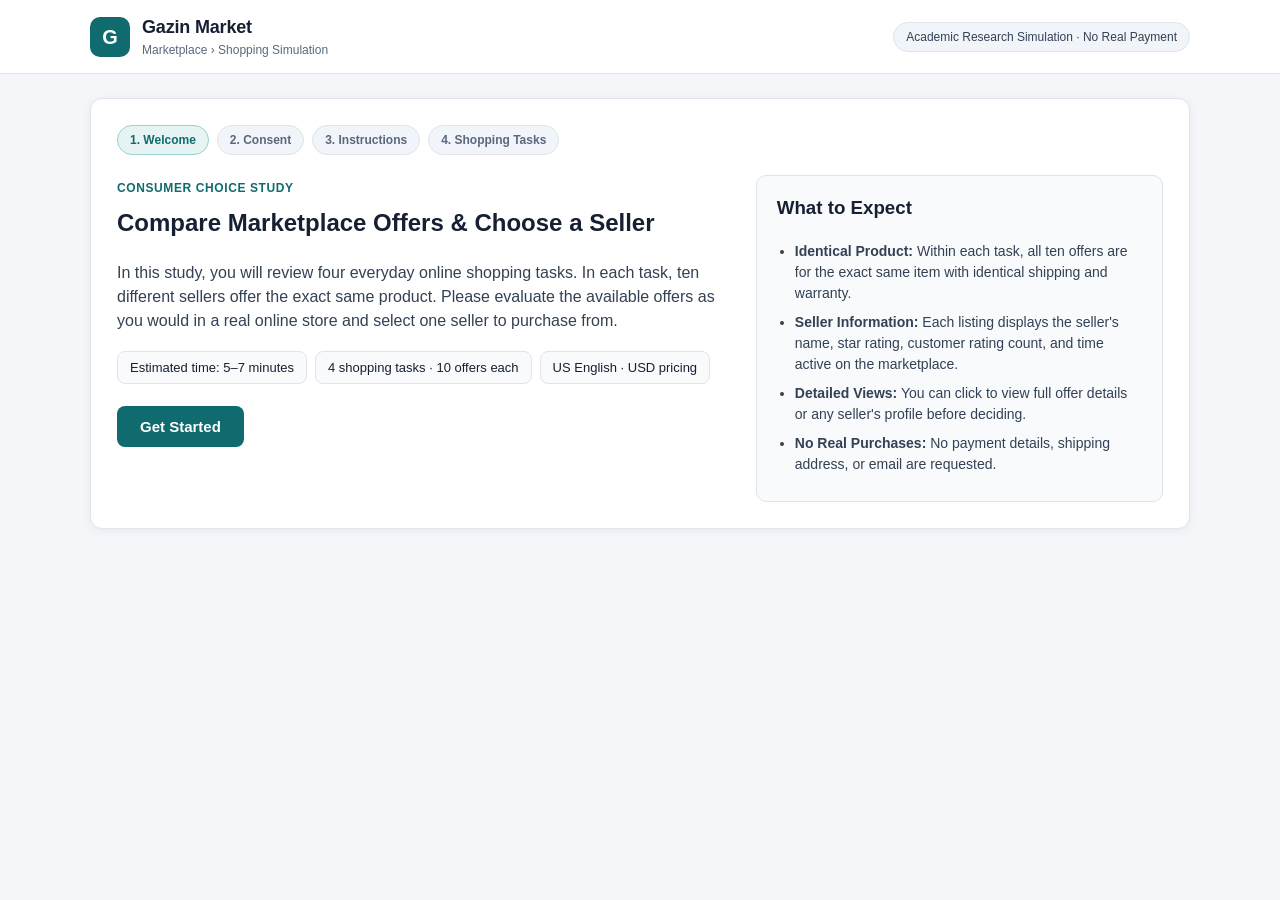
==== index.html @ eb1e9fff "Add files via upload" ====
<!DOCTYPE html>
<html lang="en" dir="ltr">
<head>
  <meta charset="UTF-8" />
  <meta name="viewport" content="width=device-width, initial-scale=1.0" />
  <title>Gazin Market | Product Selection Study</title>
  <link rel="stylesheet" href="./styles.css" />
</head>
<body>
  <header class="site-header">
    <div class="container header-inner">
      <div class="brand-group">
        <div class="brand-logo" aria-hidden="true">G</div>
        <div>
          <div class="brand-name">Gazin Market</div>
          <div class="brand-sub" id="header-breadcrumb">Marketplace &rsaquo; Shopping Simulation</div>
        </div>
      </div>
      <div class="header-badges">
        <span class="sim-badge">Academic Research Simulation &middot; No Real Payment</span>
      </div>
    </div>
  </header>

  <main class="container main-shell" id="app-root" data-study-status="onboarding">
    <!-- STEP 1: WELCOME -->
    <section id="view-welcome" class="card-panel view-section">
      <div class="step-pills">
        <span class="pill active">1. Welcome</span>
        <span class="pill">2. Consent</span>
        <span class="pill">3. Instructions</span>
        <span class="pill">4. Shopping Tasks</span>
      </div>
      <div class="welcome-grid">
        <div>
          <span class="eyebrow">Consumer Choice Study</span>
          <h1>Compare Marketplace Offers &amp; Choose a Seller</h1>
          <p class="lead">
            In this study, you will review four everyday online shopping tasks. In each task, ten different sellers offer the exact same product. Please evaluate the available offers as you would in a real online store and select one seller to purchase from.
          </p>
          <div class="info-chips">
            <span class="chip">Estimated time: 5–7 minutes</span>
            <span class="chip">4 shopping tasks &middot; 10 offers each</span>
            <span class="chip">US English &middot; USD pricing</span>
          </div>
          <div class="actions-row">
            <button id="btn-to-consent" class="btn btn-primary btn-lg">Get Started</button>
          </div>
        </div>
        <aside class="summary-box">
          <h3>What to Expect</h3>
          <ul>
            <li><strong>Identical Product:</strong> Within each task, all ten offers are for the exact same item with identical shipping and warranty.</li>
            <li><strong>Seller Information:</strong> Each listing displays the seller's name, star rating, customer rating count, and time active on the marketplace.</li>
            <li><strong>Detailed Views:</strong> You can click to view full offer details or any seller's profile before deciding.</li>
            <li><strong>No Real Purchases:</strong> No payment details, shipping address, or email are requested.</li>
          </ul>
        </aside>
      </div>
    </section>

    <!-- STEP 2: INFORMED CONSENT -->
    <section id="view-consent" class="card-panel view-section hidden">
      <div class="step-pills">
        <span class="pill done">1. Welcome</span>
        <span class="pill active">2. Consent</span>
        <span class="pill">3. Instructions</span>
        <span class="pill">4. Shopping Tasks</span>
      </div>
      <h2>Informed Consent &amp; Participant ID</h2>
      <div class="consent-box">
        <p><strong>Purpose of Study:</strong> This academic research examines how shoppers evaluate online marketplace listings and choose among different sellers.</p>
        <p><strong>Simulation Notice:</strong> Gazin Market is a simulated research storefront. No real transaction, payment, or shipment occurs.</p>
        <p><strong>Confidentiality &amp; Voluntary Participation:</strong> We record your product selections, click/view interactions, response times, and brief post-task responses anonymously for academic analysis. We do not collect names, emails, or financial information. Your participation is completely voluntary, and you may exit at any time prior to final submission.</p>
      </div>

      <form id="consent-form" class="form-stack">
        <div class="form-field">
          <label for="participant-code-input" id="participant-id-label">Participant ID <span class="muted">(optional or pre-filled from study link)</span></label>
          <input type="text" id="participant-code-input" class="text-input" placeholder="e.g., P-1042 or Prolific ID" maxlength="64" />
        </div>

        <label class="checkbox-row">
          <input type="checkbox" id="consent-checkbox" required />
          <span>I have read the information above and voluntarily agree to participate in this study.</span>
        </label>

        <div class="actions-row">
          <button type="button" id="btn-back-welcome" class="btn btn-secondary">Back</button>
          <button type="submit" class="btn btn-primary btn-lg">Continue to Instructions</button>
        </div>
      </form>
    </section>

    <!-- STEP 3: INSTRUCTIONS -->
    <section id="view-instructions" class="card-panel view-section hidden">
      <div class="step-pills">
        <span class="pill done">1. Welcome</span>
        <span class="pill done">2. Consent</span>
        <span class="pill active">3. Instructions</span>
        <span class="pill">4. Shopping Tasks</span>
      </div>
      <h2>Task Instructions</h2>
      <div class="instruction-cards">
        <div class="inst-card">
          <div class="inst-num">1</div>
          <div>
            <h4>Read Each Shopping Goal</h4>
            <p>You will complete 4 short shopping tasks in sequence. Read the brief scenario prompt at the top of each page.</p>
          </div>
        </div>
        <div class="inst-card">
          <div class="inst-num">2</div>
          <div>
            <h4>Review the 10 Available Offers</h4>
            <p>Examine the offers listed on the page. You may click <strong>View Offer Details</strong> or any <strong>seller's name</strong> to inspect additional details.</p>
          </div>
        </div>
        <div class="inst-card">
          <div class="inst-num">3</div>
          <div>
            <h4>Select &amp; Confirm One Seller</h4>
            <p>Choose the single offer you prefer and click <strong>Confirm &amp; Continue</strong>. Once confirmed, choices cannot be changed.</p>
          </div>
        </div>
      </div>
      <div id="start-error" class="alert-error hidden"></div>
      <div class="actions-row">
        <button type="button" id="btn-back-consent" class="btn btn-secondary">Back</button>
        <button type="button" id="btn-start-tasks" class="btn btn-primary btn-lg">Begin Shopping Tasks</button>
      </div>
    </section>

    <!-- STEP 4: MARKETPLACE SCENARIOS -->
    <section id="view-marketplace" class="view-section hidden">
      <div class="task-header card-panel">
        <div class="task-top-row">
          <div>
            <span class="task-counter" id="task-counter">Task 1 of 4</span>
            <h1 class="task-product-heading" id="task-title">Product Title</h1>
          </div>
          <div class="progress-wrap">
            <div class="progress-label"><span id="progress-pct">25%</span> Complete</div>
            <div class="progress-track"><div class="progress-fill" id="progress-fill" style="width: 25%;"></div></div>
          </div>
        </div>
        <p class="task-prompt" id="task-prompt"></p>
        <div class="listing-meta-bar">
          <span>10 offers available &middot; Default sort</span>
          <span class="muted">All 10 offers below are for the exact same product</span>
        </div>
      </div>

      <div class="market-layout">
        <div class="offers-column" id="offers-list" role="radiogroup" aria-label="Available seller offers"></div>

        <aside class="market-sidebar">
          <div class="card-panel sidebar-box">
            <h3>Your Selection</h3>
            <p class="sidebar-hint">Review the seller and offer information on each card. Click any seller name or <em>View Offer Details</em> for full details.</p>
            <ul class="sidebar-checklist">
              <li>Exact same product, shipping &amp; warranty</li>
              <li>Seller rating &amp; review history shown</li>
              <li>Offer price displayed on each listing</li>
            </ul>
            <div class="selected-preview" id="sidebar-selected-box">
              <span class="muted">No offer selected yet.</span>
            </div>
          </div>
        </aside>
      </div>
    </section>

    <!-- STEP 5: POST-STUDY QUESTIONNAIRE (HUMANS) -->
    <section id="view-survey" class="card-panel view-section hidden">
      <span class="eyebrow">Final Step</span>
      <h2>Post-Study Questionnaire</h2>
      <p class="muted">Please answer these brief questions to complete the study.</p>

      <form id="survey-form" class="form-stack">
        <div class="form-field">
          <label for="attention-check">1. To verify careful reading, please select <strong>"Strongly Disagree"</strong> for this item. <span class="req">*</span></label>
          <select id="attention-check" class="text-input" required>
            <option value="">Select an option...</option>
            <option value="strongly_agree">Strongly Agree</option>
            <option value="agree">Agree</option>
            <option value="neutral">Neutral</option>
            <option value="disagree">Disagree</option>
            <option value="strongly_disagree">Strongly Disagree</option>
          </select>
        </div>

        <div class="form-field">
          <label for="noticed-history">2. Did you notice differences in sellers' transaction history (number of customer ratings and time active on the marketplace)? <span class="req">*</span></label>
          <select id="noticed-history" class="text-input" required>
            <option value="">Select an option...</option>
            <option value="yes_clearly">Yes, I clearly noticed differences in seller rating counts / tenure</option>
            <option value="yes_somewhat">Yes, I somewhat noticed</option>
            <option value="no">No, I did not notice</option>
          </select>
        </div>

        <div class="form-field">
          <label for="history-influence">3. How much did a seller's transaction history (number of ratings / time active) influence your choices? (1 = Not at all, 7 = Very strongly) <span class="req">*</span></label>
          <select id="history-influence" class="text-input" required>
            <option value="">Select rating (1–7)...</option>
            <option value="1">1 — Not at all</option>
            <option value="2">2</option>
            <option value="3">3</option>
            <option value="4">4 — Moderately</option>
            <option value="5">5</option>
            <option value="6">6</option>
            <option value="7">7 — Very strongly</option>
          </select>
        </div>

        <div class="form-field">
          <label for="noticed-price">4. Across the shopping tasks, did you notice price differences among sellers offering the same product? <span class="req">*</span></label>
          <select id="noticed-price" class="text-input" required>
            <option value="">Select an option...</option>
            <option value="yes_clearly">Yes, I clearly noticed lower prices from some sellers</option>
            <option value="yes_somewhat">Yes, I somewhat noticed</option>
            <option value="no">No, all prices seemed identical</option>
          </select>
        </div>

        <div class="form-field">
          <label for="decision-rationale">5. Briefly, what guided your seller choices across the four tasks? <span class="muted">(optional)</span></label>
          <textarea id="decision-rationale" class="text-input" rows="3" placeholder="e.g., price, seller review count, listing position, star rating..."></textarea>
        </div>

        <div class="two-col-fields">
          <div class="form-field">
            <label for="age-group">6. Age Group <span class="req">*</span></label>
            <select id="age-group" class="text-input" required>
              <option value="">Select...</option>
              <option value="18-24">18–24</option>
              <option value="25-34">25–34</option>
              <option value="35-44">35–44</option>
              <option value="45-54">45–54</option>
              <option value="55+">55 or older</option>
              <option value="prefer_not">Prefer not to say</option>
            </select>
          </div>
          <div class="form-field">
            <label for="shopping-freq">7. How often do you shop online? <span class="req">*</span></label>
            <select id="shopping-freq" class="text-input" required>
              <option value="">Select...</option>
              <option value="weekly">Weekly or more</option>
              <option value="monthly">A few times a month</option>
              <option value="occasionally">Every few months</option>
              <option value="rarely">Rarely</option>
            </select>
          </div>
        </div>

        <div id="survey-error" class="alert-error hidden"></div>
        <div class="actions-row">
          <button type="submit" class="btn btn-primary btn-lg" id="btn-submit-survey">Submit Study</button>
        </div>
      </form>
    </section>

    <!-- STEP 6: COMPLETION -->
    <section id="view-complete" class="card-panel view-section hidden">
      <div class="complete-box">
        <div class="complete-icon" aria-hidden="true">&#10003;</div>
        <h2>Thank You for Completing the Study!</h2>
        <p class="lead">Your responses have been recorded securely.</p>
        <div class="completion-code-box">
          <span class="muted">Completion Code:</span>
          <strong id="completion-code-text">GAZIN-2026-COMPLETE</strong>
          <button type="button" id="btn-copy-code" class="btn btn-secondary btn-sm">Copy Code</button>
        </div>
        <p class="muted small-note">You may now close this window or return to Prolific to submit your completion code.</p>
      </div>
    </section>
  </main>

  <!-- STICKY BOTTOM SELECTION BAR -->
  <div id="sticky-bar" class="sticky-bar hidden">
    <div class="container sticky-inner">
      <div id="sticky-selection-text" class="sticky-text">Please select one offer above to continue.</div>
      <button id="btn-confirm-choice" class="btn btn-primary btn-lg" disabled>Confirm &amp; Continue</button>
    </div>
  </div>

  <!-- CONFIRMATION MODAL -->
  <div id="modal-confirm" class="modal-backdrop hidden" role="dialog" aria-modal="true" aria-labelledby="confirm-modal-title">
    <div class="modal-card">
      <h3 id="confirm-modal-title">Confirm Your Selection</h3>
      <p id="confirm-modal-body"></p>
      <p class="muted small-note">Once confirmed, you will move to the next step and cannot edit this selection.</p>
      <div class="modal-actions">
        <button type="button" id="btn-cancel-confirm" class="btn btn-secondary">Go Back</button>
        <button type="button" id="btn-submit-choice" class="btn btn-primary">Yes, Confirm Offer</button>
      </div>
    </div>
  </div>

  <!-- OFFER DETAIL MODAL -->
  <div id="modal-offer" class="modal-backdrop hidden" role="dialog" aria-modal="true" aria-labelledby="offer-modal-title">
    <div class="modal-card modal-wide">
      <div class="modal-header">
        <h3 id="offer-modal-title">Offer Details</h3>
        <button type="button" class="modal-close" id="btn-close-offer" aria-label="Close modal">&times;</button>
      </div>
      <div id="offer-modal-content"></div>
      <div class="modal-actions">
        <button type="button" id="btn-offer-back" class="btn btn-secondary">Back to Offers</button>
        <button type="button" id="btn-offer-select" class="btn btn-primary">Select This Offer</button>
      </div>
    </div>
  </div>

  <!-- SELLER PROFILE MODAL -->
  <div id="modal-seller" class="modal-backdrop hidden" role="dialog" aria-modal="true" aria-labelledby="seller-modal-title">
    <div class="modal-card modal-wide">
      <div class="modal-header">
        <h3 id="seller-modal-title">Seller Profile</h3>
        <button type="button" class="modal-close" id="btn-close-seller" aria-label="Close modal">&times;</button>
      </div>
      <div id="seller-modal-content"></div>
      <div class="modal-actions">
        <button type="button" id="btn-seller-back" class="btn btn-secondary">Back to Offers</button>
        <button type="button" id="btn-seller-select" class="btn btn-primary">Select Offer from This Seller</button>
      </div>
    </div>
  </div>

  <script src="./config.js"></script>
  <script src="./api_client.js"></script>
  <script src="./app.js"></script>
</body>
</html>
---- styles.css ----
@import url("https://fonts.googleapis.com/css2?family=Vazirmatn:wght@400;500;600;700;800&display=swap");

:root {
  --bg: #f4f6f9;
  --surface: #ffffff;
  --border: #dfe4ec;
  --text: #162032;
  --muted: #5a677d;
  --primary: #0f6b6e;
  --primary-hover: #0a5255;
  --primary-soft: #e7f4f4;
  --accent: #d97706;
  --success: #15803d;
  --success-bg: #ecfdf3;
  --danger: #b91c1c;
  --danger-bg: #fef2f2;
  --radius: 12px;
  --shadow: 0 2px 10px rgba(15, 32, 56, 0.06);
}

* {
  box-sizing: border-box;
}

body {
  margin: 0;
  font-family: -apple-system, BlinkMacSystemFont, "Segoe UI", Roboto, "Helvetica Neue", Arial, sans-serif;
  background: var(--bg);
  color: var(--text);
  line-height: 1.5;
  padding-bottom: 92px;
}

.hidden {
  display: none !important;
}

.container {
  width: 100%;
  max-width: 1140px;
  margin: 0 auto;
  padding: 0 20px;
}

/* Header */
.site-header {
  background: var(--surface);
  border-bottom: 1px solid var(--border);
  position: sticky;
  top: 0;
  z-index: 40;
}

.header-inner {
  display: flex;
  align-items: center;
  justify-content: space-between;
  gap: 16px;
  padding-top: 14px;
  padding-bottom: 14px;
  flex-wrap: wrap;
}

.brand-group {
  display: flex;
  align-items: center;
  gap: 12px;
}

.brand-logo-img {
  width: 42px;
  height: 42px;
  border-radius: 10px;
  display: block;
  flex-shrink: 0;
  box-shadow: 0 2px 6px rgba(10, 79, 82, 0.22);
}

.brand-logo {
  width: 40px;
  height: 40px;
  border-radius: 10px;
  background: var(--primary);
  color: #fff;
  font-weight: 800;
  font-size: 20px;
  display: grid;
  place-items: center;
}

.brand-name {
  font-weight: 700;
  font-size: 18px;
  letter-spacing: -0.01em;
}

.brand-sub {
  font-size: 12px;
  color: var(--muted);
}

.header-badges {
  display: flex;
  align-items: center;
  gap: 8px;
  flex-wrap: wrap;
}

.sim-badge {
  background: #f1f5f9;
  color: #334155;
  border: 1px solid var(--border);
  border-radius: 999px;
  padding: 5px 12px;
  font-size: 12px;
  font-weight: 500;
}

.agent-badge {
  background: #ede9fe;
  color: #5b21b6;
  border: 1px solid #c4b5fd;
  border-radius: 999px;
  padding: 5px 12px;
  font-size: 12px;
  font-weight: 600;
}

/* Main shell & panels */
.main-shell {
  margin-top: 24px;
}

.card-panel {
  background: var(--surface);
  border: 1px solid var(--border);
  border-radius: var(--radius);
  box-shadow: var(--shadow);
  padding: 26px;
}

.eyebrow {
  display: inline-block;
  font-size: 12px;
  font-weight: 700;
  text-transform: uppercase;
  letter-spacing: 0.05em;
  color: var(--primary);
  margin-bottom: 8px;
}

h1, h2, h3, h4 {
  margin-top: 0;
  color: var(--text);
}

.lead {
  font-size: 16px;
  color: #334155;
}

.muted {
  color: var(--muted);
}

.small-note {
  font-size: 13px;
}

.req {
  color: var(--danger);
}

/* Step pills */
.step-pills {
  display: flex;
  gap: 8px;
  flex-wrap: wrap;
  margin-bottom: 20px;
}

.pill {
  font-size: 12px;
  font-weight: 600;
  padding: 5px 12px;
  border-radius: 999px;
  background: #f1f5f9;
  color: var(--muted);
  border: 1px solid var(--border);
}

.pill.active {
  background: var(--primary-soft);
  color: var(--primary);
  border-color: #99d1d3;
}

.pill.done {
  background: var(--success-bg);
  color: var(--success);
  border-color: #bbf7d0;
}

/* Welcome */
.welcome-grid {
  display: grid;
  grid-template-columns: 1.5fr 1fr;
  gap: 28px;
  align-items: start;
}

.info-chips {
  display: flex;
  gap: 8px;
  flex-wrap: wrap;
  margin: 18px 0 22px;
}

.chip {
  background: #f8fafc;
  border: 1px solid var(--border);
  border-radius: 8px;
  padding: 6px 12px;
  font-size: 13px;
  font-weight: 500;
}

.summary-box {
  background: #f8fafc;
  border: 1px solid var(--border);
  border-radius: 10px;
  padding: 18px 20px;
}

.summary-box ul {
  margin: 10px 0 0;
  padding-left: 18px;
}

.summary-box li {
  margin-bottom: 8px;
  font-size: 14px;
  color: #334155;
}

/* Buttons */
.btn {
  display: inline-flex;
  align-items: center;
  justify-content: center;
  gap: 6px;
  border-radius: 8px;
  border: 1px solid transparent;
  font-weight: 600;
  font-size: 14px;
  padding: 9px 16px;
  cursor: pointer;
  transition: background-color 0.15s ease, border-color 0.15s ease, transform 0.05s ease;
}

.btn:disabled {
  opacity: 0.5;
  cursor: not-allowed;
}

.btn-lg {
  padding: 11px 22px;
  font-size: 15px;
}

.btn-sm {
  padding: 6px 12px;
  font-size: 13px;
}

.btn-primary {
  background: var(--primary);
  color: #fff;
}

.btn-primary:hover:not(:disabled) {
  background: var(--primary-hover);
}

.btn-secondary {
  background: #fff;
  color: var(--text);
  border-color: var(--border);
}

.btn-secondary:hover:not(:disabled) {
  background: #f8fafc;
}

.btn-danger {
  background: var(--danger);
  color: #fff;
}

.btn-danger:hover:not(:disabled) {
  background: #991b1b;
}

.actions-row {
  display: flex;
  gap: 12px;
  margin-top: 18px;
  flex-wrap: wrap;
}

/* Forms */
.consent-box {
  background: #f8fafc;
  border: 1px solid var(--border);
  border-radius: 10px;
  padding: 16px 20px;
  margin-bottom: 20px;
  font-size: 14px;
  color: #334155;
}

.form-stack {
  display: flex;
  flex-direction: column;
  gap: 16px;
}

.form-field {
  display: flex;
  flex-direction: column;
  gap: 6px;
}

.form-field label {
  font-weight: 600;
  font-size: 14px;
}

.text-input {
  width: 100%;
  padding: 10px 12px;
  border: 1px solid #cbd5e1;
  border-radius: 8px;
  font-size: 14px;
  font-family: inherit;
  background: #fff;
}

.text-input:focus {
  outline: 2px solid var(--primary-soft);
  border-color: var(--primary);
}

.checkbox-row {
  display: flex;
  align-items: flex-start;
  gap: 10px;
  font-size: 14px;
  cursor: pointer;
}

.checkbox-row input {
  margin-top: 3px;
  width: 16px;
  height: 16px;
}

.two-col-fields {
  display: grid;
  grid-template-columns: 1fr 1fr;
  gap: 16px;
}

.alert-error {
  background: var(--danger-bg);
  border: 1px solid #fecaca;
  color: var(--danger);
  border-radius: 8px;
  padding: 10px 14px;
  font-size: 14px;
  margin-top: 12px;
}

/* Instructions */
.instruction-cards {
  display: grid;
  grid-template-columns: repeat(3, 1fr);
  gap: 16px;
  margin: 18px 0;
}

.inst-card {
  border: 1px solid var(--border);
  border-radius: 10px;
  padding: 16px;
  background: #f8fafc;
  display: flex;
  gap: 12px;
  align-items: flex-start;
}

.inst-num {
  width: 28px;
  height: 28px;
  border-radius: 999px;
  background: var(--primary);
  color: #fff;
  font-weight: 700;
  font-size: 14px;
  display: grid;
  place-items: center;
  flex-shrink: 0;
}

.inst-card h4 {
  margin-bottom: 4px;
  font-size: 15px;
}

.inst-card p {
  margin: 0;
  font-size: 13px;
  color: #475569;
}

/* Marketplace Task View */
.task-header {
  margin-bottom: 20px;
  padding: 20px 24px;
}

.task-top-row {
  display: flex;
  justify-content: space-between;
  align-items: flex-start;
  gap: 18px;
  flex-wrap: wrap;
}

.task-counter {
  display: inline-block;
  font-size: 12px;
  font-weight: 700;
  text-transform: uppercase;
  letter-spacing: 0.04em;
  color: var(--primary);
  background: var(--primary-soft);
  padding: 3px 10px;
  border-radius: 999px;
  margin-bottom: 6px;
}

.task-product-heading {
  font-size: 22px;
  margin-bottom: 4px;
}

.task-prompt {
  margin: 10px 0 12px;
  font-size: 15px;
  color: #1e293b;
  background: #f8fafc;
  border-left: 4px solid var(--primary);
  padding: 10px 14px;
  border-radius: 0 8px 8px 0;
}

.listing-meta-bar {
  display: flex;
  justify-content: space-between;
  align-items: center;
  font-size: 13px;
  color: #334155;
  padding-top: 10px;
  border-top: 1px solid #eef2f6;
  flex-wrap: wrap;
  gap: 8px;
}

.progress-wrap {
  min-width: 190px;
}

.progress-label {
  font-size: 12px;
  font-weight: 600;
  color: var(--muted);
  margin-bottom: 5px;
  text-align: right;
}

.progress-track {
  height: 8px;
  background: #e2e8f0;
  border-radius: 999px;
  overflow: hidden;
}

.progress-fill {
  height: 100%;
  background: var(--primary);
  transition: width 0.25s ease;
}

.market-layout {
  display: grid;
  grid-template-columns: 1fr 290px;
  gap: 20px;
  align-items: start;
}

.offers-column {
  display: flex;
  flex-direction: column;
  gap: 14px;
}

/* Offer Card */
.offer-card {
  background: var(--surface);
  border: 2px solid var(--border);
  border-radius: var(--radius);
  padding: 18px 20px;
  display: grid;
  grid-template-columns: 132px 1fr 210px;
  gap: 20px;
  align-items: center;
  box-shadow: var(--shadow);
  transition: border-color 0.15s ease, box-shadow 0.15s ease;
}

.offer-card:hover {
  border-color: #94a3b8;
}

.offer-card.selected {
  border-color: var(--primary);
  background: #f6fbfb;
}

.offer-img-box {
  width: 132px;
  height: 132px;
  background: #ffffff;
  border: 1px solid #edf0f5;
  border-radius: 10px;
  display: grid;
  place-items: center;
  padding: 8px;
}

.offer-img-box img {
  max-width: 100%;
  max-height: 100%;
  object-fit: contain;
}

.offer-body {
  display: flex;
  flex-direction: column;
  gap: 6px;
}

.offer-title {
  font-size: 16px;
  font-weight: 700;
  margin: 0;
  color: var(--text);
}

.offer-specs {
  font-size: 13px;
  color: var(--muted);
}

.offer-rating-line {
  display: flex;
  align-items: center;
  gap: 8px;
  font-size: 13px;
  flex-wrap: wrap;
}

.stars {
  color: var(--accent);
  font-weight: 700;
}

.stock-pill {
  background: var(--success-bg);
  color: var(--success);
  font-size: 12px;
  font-weight: 600;
  padding: 2px 8px;
  border-radius: 6px;
}

.seller-info-box {
  margin-top: 4px;
  padding-top: 8px;
  border-top: 1px solid #eef2f6;
  display: flex;
  flex-direction: column;
  gap: 3px;
  font-size: 13px;
}

.seller-link-row {
  display: flex;
  align-items: center;
  gap: 8px;
  flex-wrap: wrap;
}

.seller-name-btn {
  background: none;
  border: none;
  padding: 0;
  color: var(--primary);
  font-weight: 700;
  font-size: 14px;
  cursor: pointer;
  text-decoration: underline;
  text-underline-offset: 2px;
}

.seller-name-btn:hover {
  color: var(--primary-hover);
}

.catalog-line {
  font-size: 13px;
  color: #334155;
  font-weight: 500;
}

.offer-action-col {
  display: flex;
  flex-direction: column;
  align-items: stretch;
  gap: 8px;
  border-left: 1px solid #eef2f6;
  padding-left: 18px;
}

.price-tag {
  font-size: 22px;
  font-weight: 800;
  color: var(--text);
}

.delivery-line {
  font-size: 12px;
  color: var(--success);
  font-weight: 600;
}

.select-offer-btn {
  width: 100%;
  border: 1.5px solid var(--primary);
  background: #fff;
  color: var(--primary);
  font-weight: 700;
  padding: 9px 12px;
  border-radius: 8px;
  cursor: pointer;
  font-size: 14px;
}

.select-offer-btn:hover {
  background: var(--primary-soft);
}

.offer-card.selected .select-offer-btn {
  background: var(--primary);
  color: #fff;
}

/* Sidebar */
.sidebar-box {
  position: sticky;
  top: 86px;
  padding: 20px;
}

.sidebar-hint {
  font-size: 13px;
  color: var(--muted);
  margin-bottom: 12px;
}

.sidebar-checklist {
  padding-left: 18px;
  margin: 0 0 16px;
  font-size: 13px;
  color: #334155;
}

.sidebar-checklist li {
  margin-bottom: 6px;
}

.selected-preview {
  background: #f8fafc;
  border: 1px solid var(--border);
  border-radius: 8px;
  padding: 12px;
  font-size: 13px;
}

/* Sticky Bottom Bar */
.sticky-bar {
  position: fixed;
  bottom: 0;
  left: 0;
  right: 0;
  background: var(--surface);
  border-top: 1px solid var(--border);
  box-shadow: 0 -4px 16px rgba(15, 23, 42, 0.08);
  padding: 12px 0;
  z-index: 45;
}

.sticky-inner {
  display: flex;
  justify-content: space-between;
  align-items: center;
  gap: 16px;
}

.sticky-text {
  font-size: 14px;
  font-weight: 500;
}

/* Modals */
.modal-backdrop {
  position: fixed;
  inset: 0;
  background: rgba(15, 23, 42, 0.55);
  display: grid;
  place-items: center;
  padding: 20px;
  z-index: 60;
}

.modal-card {
  background: var(--surface);
  border-radius: var(--radius);
  max-width: 480px;
  width: 100%;
  padding: 24px;
  box-shadow: 0 20px 40px rgba(15, 23, 42, 0.25);
  max-height: 90vh;
  overflow-y: auto;
}

.modal-wide {
  max-width: 640px;
}

.modal-header {
  display: flex;
  justify-content: space-between;
  align-items: center;
  border-bottom: 1px solid var(--border);
  padding-bottom: 12px;
  margin-bottom: 16px;
}

.modal-header h3 {
  margin: 0;
}

.modal-close {
  background: none;
  border: none;
  font-size: 26px;
  line-height: 1;
  color: var(--muted);
  cursor: pointer;
}

.modal-actions {
  display: flex;
  justify-content: flex-end;
  gap: 10px;
  margin-top: 20px;
}

.detail-grid {
  display: grid;
  grid-template-columns: 140px 1fr;
  gap: 16px;
  align-items: start;
  margin-bottom: 16px;
}

.spec-table {
  width: 100%;
  border-collapse: collapse;
  font-size: 14px;
  margin-top: 12px;
}

.spec-table th,
.spec-table td {
  padding: 8px 10px;
  border-bottom: 1px solid #eef2f6;
  text-align: left;
}

.spec-table th {
  color: var(--muted);
  font-weight: 600;
  width: 38%;
}

.stat-cards-3 {
  display: grid;
  grid-template-columns: repeat(3, 1fr);
  gap: 12px;
  margin: 14px 0;
}

.stat-tile {
  background: #f8fafc;
  border: 1px solid var(--border);
  border-radius: 10px;
  padding: 12px;
  text-align: center;
}

.stat-val {
  font-size: 20px;
  font-weight: 800;
  color: var(--text);
}

.stat-lbl {
  font-size: 12px;
  color: var(--muted);
}

/* Complete Screen */
.complete-box {
  text-align: center;
  padding: 20px 12px;
}

.complete-icon {
  width: 56px;
  height: 56px;
  border-radius: 999px;
  background: var(--success-bg);
  color: var(--success);
  font-size: 28px;
  font-weight: 800;
  display: grid;
  place-items: center;
  margin: 0 auto 14px;
  border: 2px solid #86efac;
}

.completion-code-box {
  display: inline-flex;
  align-items: center;
  gap: 12px;
  background: #f8fafc;
  border: 1px solid var(--border);
  border-radius: 10px;
  padding: 12px 18px;
  margin: 14px 0;
  flex-wrap: wrap;
}

.completion-code-box strong {
  font-family: ui-monospace, SFMono-Regular, Menlo, Consolas, monospace;
  font-size: 16px;
  color: var(--primary);
}

/* Admin Dashboard Helpers */
.kpi-grid {
  display: grid;
  grid-template-columns: repeat(4, 1fr);
  gap: 14px;
  margin-bottom: 20px;
}

.kpi-card {
  background: var(--surface);
  border: 1px solid var(--border);
  border-radius: var(--radius);
  padding: 16px 18px;
  box-shadow: var(--shadow);
}

.kpi-num {
  font-size: 26px;
  font-weight: 800;
  color: var(--primary);
}

.kpi-title {
  font-size: 13px;
  color: var(--muted);
  margin-top: 2px;
}

.data-table {
  width: 100%;
  border-collapse: collapse;
  font-size: 13px;
}

.data-table th,
.data-table td {
  padding: 10px 12px;
  border-bottom: 1px solid var(--border);
  text-align: left;
}

.data-table th {
  background: #f8fafc;
  color: #334155;
  font-weight: 700;
}

.url-box {
  font-family: ui-monospace, SFMono-Regular, Menlo, Consolas, monospace;
  font-size: 12px;
  background: #f8fafc;
  border: 1px solid var(--border);
  padding: 10px 12px;
  border-radius: 8px;
  word-break: break-all;
}

/* Language Switcher */
.lang-bar {
  display: flex;
  align-items: center;
  justify-content: space-between;
  gap: 12px;
  padding: 12px 16px;
  background: #f8fafc;
  border: 1px solid var(--border);
  border-radius: 10px;
  margin-bottom: 20px;
  flex-wrap: wrap;
}

.lang-bar-label {
  font-size: 13px;
  font-weight: 700;
  color: #334155;
}

.lang-btn-group {
  display: inline-flex;
  gap: 8px;
}

.lang-btn {
  padding: 7px 16px;
  border-radius: 8px;
  border: 1.5px solid #cbd5e1;
  background: #fff;
  color: var(--text);
  font-weight: 700;
  font-size: 13px;
  cursor: pointer;
  font-family: inherit;
  transition: all 0.15s ease;
}

.lang-btn:hover {
  border-color: var(--primary);
  color: var(--primary);
}

.lang-btn.active {
  background: var(--primary);
  border-color: var(--primary);
  color: #fff;
}

/* RTL Support for Persian */
[dir="rtl"] body {
  font-family: "Vazirmatn", Tahoma, -apple-system, BlinkMacSystemFont, "Segoe UI", Arial, sans-serif;
}

[dir="rtl"] .summary-box ul,
[dir="rtl"] .sidebar-checklist {
  padding-left: 0;
  padding-right: 18px;
}

[dir="rtl"] .task-prompt {
  border-left: none;
  border-right: 4px solid var(--primary);
  border-radius: 8px 0 0 8px;
}

[dir="rtl"] .progress-label {
  text-align: left;
}

[dir="rtl"] .offer-action-col {
  border-left: none;
  padding-left: 0;
  border-right: 1px solid #eef2f6;
  padding-right: 18px;
}

[dir="rtl"] .spec-table th,
[dir="rtl"] .spec-table td {
  text-align: right;
}

@media (max-width: 900px) {
  [dir="rtl"] .offer-action-col {
    border-right: none;
    padding-right: 0;
    border-top: 1px solid #eef2f6;
    padding-top: 12px;
  }
}

@media (max-width: 900px) {
  .welcome-grid,
  .market-layout,
  .instruction-cards,
  .kpi-grid {
    grid-template-columns: 1fr;
  }
  .offer-card {
    grid-template-columns: 1fr;
  }
  .offer-action-col {
    border-left: none;
    border-top: 1px solid #eef2f6;
    padding-left: 0;
    padding-top: 12px;
  }
  .two-col-fields,
  .stat-cards-3 {
    grid-template-columns: 1fr;
  }
}
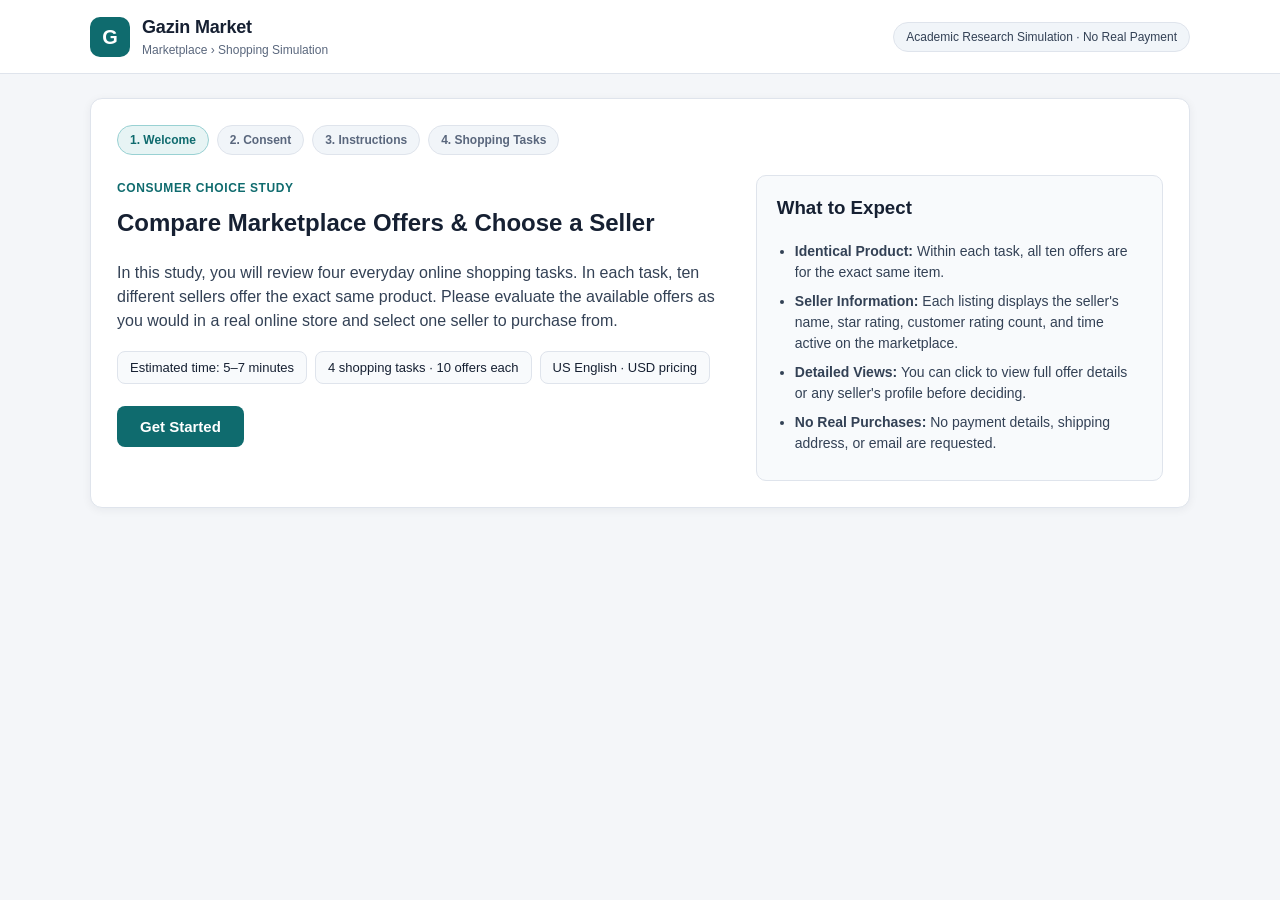
==== commit 5751288f: "Add files via upload" ====
--- a/index.html
+++ b/index.html
@@ -50,7 +50,7 @@
         <aside class="summary-box">
           <h3>What to Expect</h3>
           <ul>
-            <li><strong>Identical Product:</strong> Within each task, all ten offers are for the exact same item with identical shipping and warranty.</li>
+            <li><strong>Identical Product:</strong> Within each task, all ten offers are for the exact same item.</li>
             <li><strong>Seller Information:</strong> Each listing displays the seller's name, star rating, customer rating count, and time active on the marketplace.</li>
             <li><strong>Detailed Views:</strong> You can click to view full offer details or any seller's profile before deciding.</li>
             <li><strong>No Real Purchases:</strong> No payment details, shipping address, or email are requested.</li>
@@ -146,28 +146,13 @@
         </div>
         <p class="task-prompt" id="task-prompt"></p>
         <div class="listing-meta-bar">
-          <span>10 offers available &middot; Default sort</span>
+          <span>10 offers available &middot; <strong id="sort-label">Sorted by: Most Popular</strong></span>
           <span class="muted">All 10 offers below are for the exact same product</span>
         </div>
       </div>
 
       <div class="market-layout">
         <div class="offers-column" id="offers-list" role="radiogroup" aria-label="Available seller offers"></div>
-
-        <aside class="market-sidebar">
-          <div class="card-panel sidebar-box">
-            <h3>Your Selection</h3>
-            <p class="sidebar-hint">Review the seller and offer information on each card. Click any seller name or <em>View Offer Details</em> for full details.</p>
-            <ul class="sidebar-checklist">
-              <li>Exact same product, shipping &amp; warranty</li>
-              <li>Seller rating &amp; review history shown</li>
-              <li>Offer price displayed on each listing</li>
-            </ul>
-            <div class="selected-preview" id="sidebar-selected-box">
-              <span class="muted">No offer selected yet.</span>
-            </div>
-          </div>
-        </aside>
       </div>
     </section>
 
--- a/styles.css
+++ b/styles.css
@@ -504,7 +504,7 @@
 
 .market-layout {
   display: grid;
-  grid-template-columns: 1fr 290px;
+  grid-template-columns: 1fr;
   gap: 20px;
   align-items: start;
 }
@@ -522,7 +522,7 @@
   border-radius: var(--radius);
   padding: 18px 20px;
   display: grid;
-  grid-template-columns: 132px 1fr 210px;
+  grid-template-columns: 132px 1fr 270px;
   gap: 20px;
   align-items: center;
   box-shadow: var(--shadow);
@@ -595,14 +595,22 @@
   border-radius: 6px;
 }
 
-.seller-info-box {
-  margin-top: 4px;
+.price-info-box {
+  margin-top: 6px;
   padding-top: 8px;
   border-top: 1px solid #eef2f6;
   display: flex;
+  align-items: baseline;
+  gap: 12px;
+  flex-wrap: wrap;
+}
+
+.seller-info-box {
+  display: flex;
   flex-direction: column;
-  gap: 3px;
-  font-size: 13px;
+  gap: 4px;
+  font-size: 13px;
+  margin-bottom: 4px;
 }
 
 .seller-link-row {
@@ -634,6 +642,14 @@
   font-weight: 500;
 }
 
+.seller-rating-line,
+.seller-tenure-line {
+  font-size: 14.5px;
+  color: var(--text);
+  font-weight: 500;
+  line-height: 1.4;
+}
+
 .offer-action-col {
   display: flex;
   flex-direction: column;
@@ -641,6 +657,31 @@
   gap: 8px;
   border-left: 1px solid #eef2f6;
   padding-left: 18px;
+}
+
+.price-pair {
+  display: inline-flex;
+  align-items: baseline;
+  gap: 8px;
+  flex-wrap: wrap;
+}
+
+.price-pair-inline {
+  display: inline-flex;
+  align-items: baseline;
+  gap: 8px;
+}
+
+.price-pair-inline .price-tag {
+  font-size: 16px;
+}
+
+.price-original {
+  font-size: 15px;
+  font-weight: 500;
+  color: var(--muted);
+  text-decoration: line-through;
+  text-decoration-thickness: 1.5px;
 }
 
 .price-tag {
